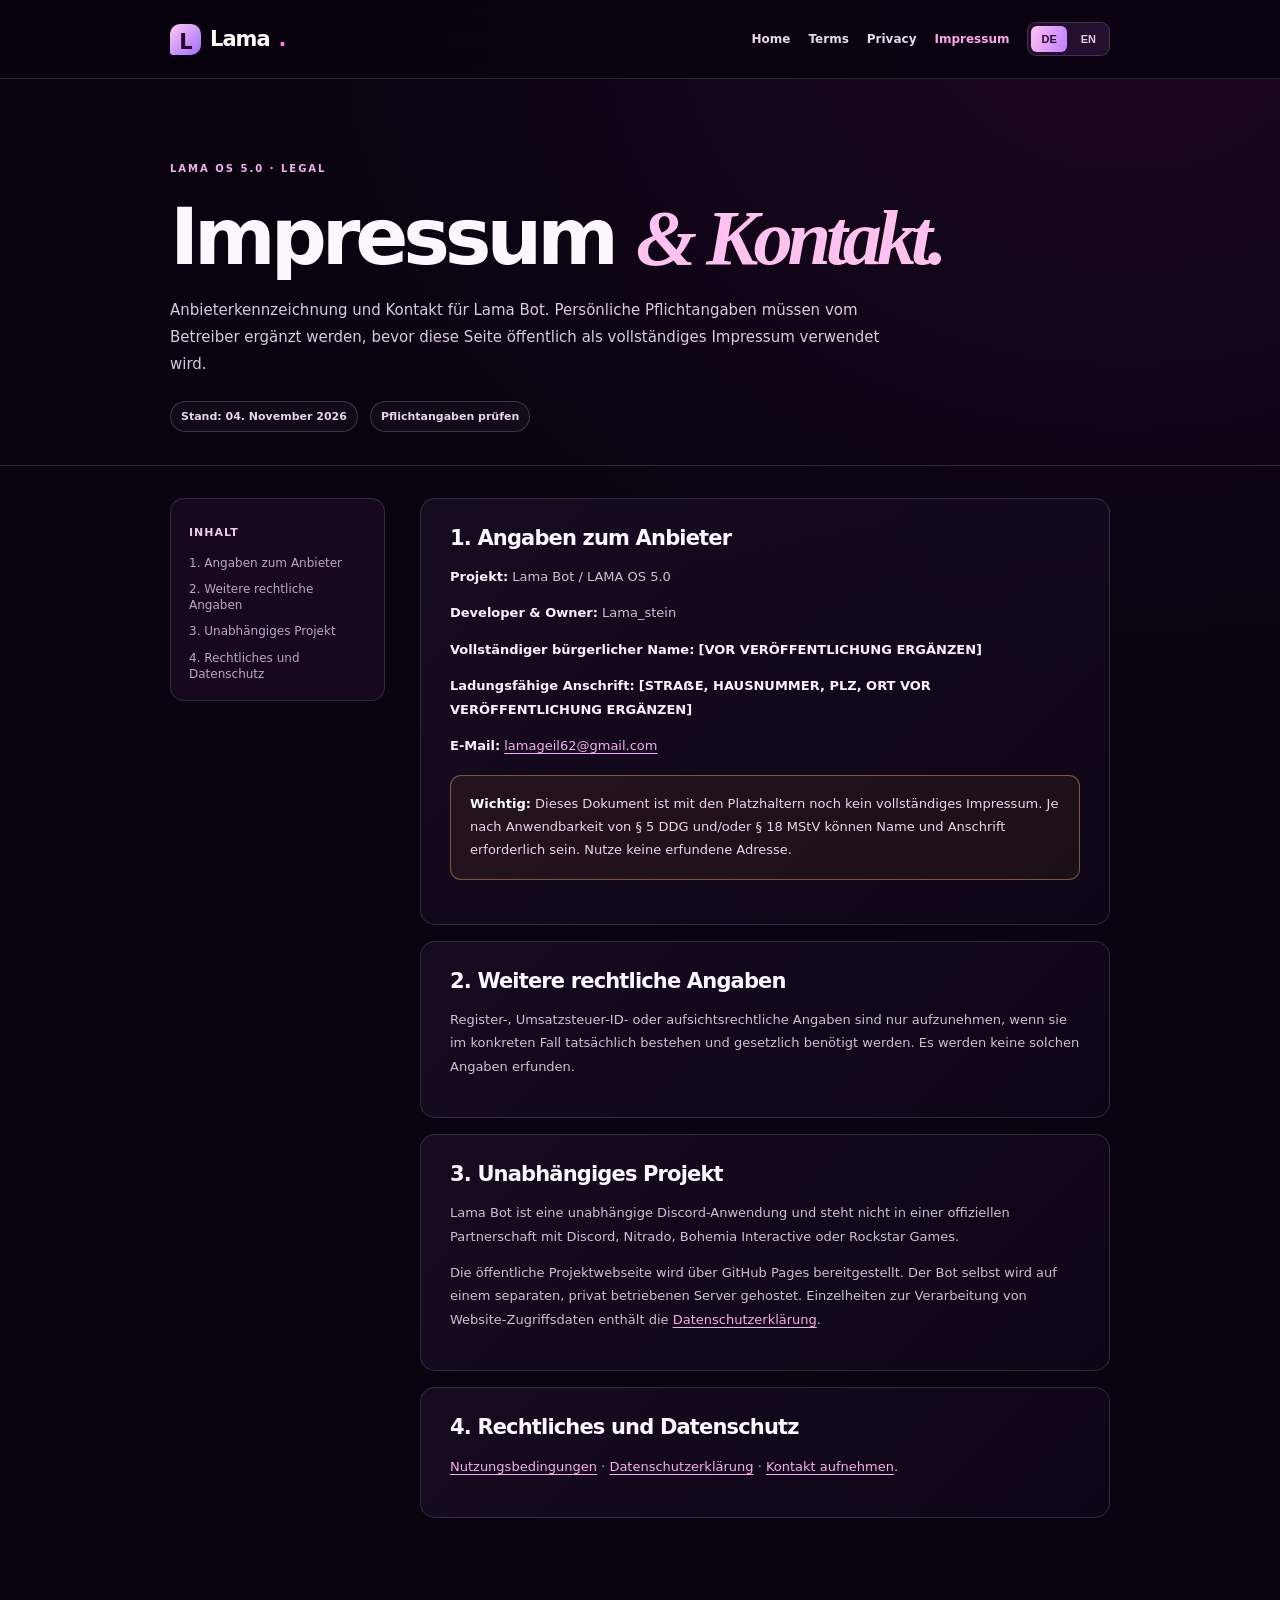
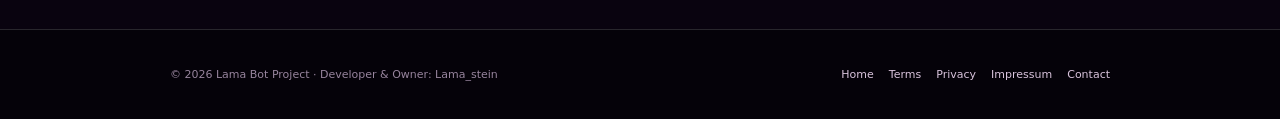
==== imprint.html @ 80d0a846 "Add files via upload" ====
<!doctype html><html lang="de"><head><meta charset="utf-8"><meta name="viewport" content="width=device-width,initial-scale=1"><meta name="theme-color" content="#09030f"><meta name="description" content="Lama Bot LAMA OS 5.0: Impressum / Legal Notice in German and English."><title>Impressum / Legal Notice | Lama Bot</title><style>
:root{--bg:#09030f;--bg2:#100719;--ink:#fff7ff;--muted:#cbb5ce;--pink:#ff76e7;--purple:#a975ff;--line:#ffffff24;--max:940px}
*{box-sizing:border-box}html{scroll-behavior:smooth}body{margin:0;background:radial-gradient(ellipse 65% 38% at 88% 1%,#6b207032,transparent),var(--bg);color:var(--ink);font-family:Inter,ui-sans-serif,system-ui,-apple-system,'Segoe UI',sans-serif;line-height:1.75}a{color:#f5b3ee;text-underline-offset:3px}a:hover{color:#fff}a:focus-visible,button:focus-visible{outline:2px solid #ffb8f3;outline-offset:4px}.wrap{width:min(var(--max),calc(100% - 36px));margin:auto}.navbox{position:sticky;top:0;z-index:30;background:#09030fe5;backdrop-filter:blur(16px);border-bottom:1px solid var(--line)}.nav{min-height:78px;display:flex;align-items:center;justify-content:space-between;gap:16px}.brand{font-size:21px;font-weight:900;letter-spacing:-1px;display:flex;align-items:center;gap:9px;text-decoration:none;color:white}.brand b{display:grid;place-items:center;width:31px;height:31px;border-radius:10px 10px 10px 3px;color:#25052e;background:linear-gradient(135deg,#ffc9f2,#9f6cff)}.brand i{font-style:normal;color:var(--pink)}.navlinks{display:flex;align-items:center;gap:18px;flex-wrap:wrap}.navlinks a{font-size:12px;font-weight:800;color:#e7d9e9;text-decoration:none}.navlinks a[aria-current=page]{color:#ffa4ec}.langswitch{display:flex;gap:4px;border:1px solid var(--line);background:#24102e;border-radius:9px;padding:3px}.langswitch button{background:transparent;color:#e0cbe2;border:0;cursor:pointer;font-size:11px;font-weight:800;border-radius:6px;padding:7px 10px}.langswitch button[aria-pressed=true]{color:#2a072c;background:linear-gradient(110deg,#ffc0f1,#bf80ff)}.hero{padding:74px 0 33px;border-bottom:1px solid var(--line)}.eyebrow{font-size:10px;font-weight:900;letter-spacing:2px;color:#f5adeb;text-transform:uppercase}.hero h1{font-size:clamp(2.5rem,7vw,4.9rem);line-height:1.04;letter-spacing:-.065em;margin:15px 0 18px}.hero h1 em{font-family:Georgia,serif;color:#ffc1f0}.lead{max-width:750px;color:#dbcade;font-size:15px;line-height:1.8}.meta{display:flex;gap:12px;flex-wrap:wrap;margin-top:23px}.chip{font-size:11px;font-weight:700;border:1px solid #ffffff2d;border-radius:100px;padding:5px 10px;color:#e8d3ec;background:#ffffff09}.content{padding:32px 0 95px;display:grid;grid-template-columns:215px minmax(0,1fr);gap:35px}.toc{position:sticky;top:106px;align-self:start;background:#1e0b28a8;border:1px solid var(--line);border-radius:14px;padding:18px;max-height:calc(100vh - 125px);overflow:auto}.toc strong{font-size:11px;letter-spacing:1px;color:#eecbec}.toc a{display:block;font-size:12px;color:#bca6c7;margin-top:10px;text-decoration:none;line-height:1.35}.toc a:hover{color:#fff}.sections{min-width:0}.section{background:linear-gradient(135deg,#20102c9c,#100719cd);border:1px solid var(--line);border-radius:15px;padding:26px 29px;margin-bottom:16px;overflow-wrap:anywhere}.section h2{font-size:21px;letter-spacing:-.04em;line-height:1.25;margin:0 0 14px}.section h3{font-size:15px;margin:20px 0 5px}.section p,.section li{font-size:13px;color:#d0bed4;line-height:1.8}.section ul{margin:10px 0 0;padding-left:19px}.section li{margin:5px 0}.section li::marker{color:#fb94ec}.section strong{color:#fff0fe}.section a{color:#f7adef}.notice{padding:17px 19px;border-radius:11px;border:1px solid #eaa5ff4d;background:#622c7524;color:#ead5ef;margin:18px 0;font-size:13px}.notice.warning{background:#a8772418;border-color:#ffc16e66}.notice strong{color:#fff}.tablewrap{overflow-x:auto}.legal-table{width:100%;border-collapse:collapse;font-size:12px}.legal-table th,.legal-table td{padding:11px;text-align:left;vertical-align:top;border-bottom:1px solid var(--line)}.legal-table th{color:#ffe0fa}.legal-table td{color:#dac6dc}.footer{padding:35px 0;background:#050209;border-top:1px solid var(--line)}.footerinner{display:flex;align-items:center;justify-content:space-between;gap:20px;flex-wrap:wrap}.footer p{font-size:11px;color:#97849d;margin:0}.footlinks{display:flex;gap:15px;flex-wrap:wrap}.footlinks a{font-size:11px;color:#d9c3dc;text-decoration:none}[hidden]{display:none!important}@media(max-width:850px){.content{grid-template-columns:1fr;gap:18px}.toc{position:static;max-height:none}.toc .toclinks{display:grid;grid-template-columns:1fr 1fr;column-gap:12px}.hero{padding-top:50px}}@media(max-width:600px){.nav{align-items:flex-start;padding:13px 0;flex-direction:column}.navlinks{gap:11px}.hero{padding-top:38px}.section{padding:21px 18px}.toc .toclinks{grid-template-columns:1fr}.hero h1{font-size:2.7rem}}@media(prefers-reduced-motion:reduce){html{scroll-behavior:auto}}
</style></head><body>
    <header class="navbox"><nav class="nav wrap" aria-label="Main navigation"><a class="brand" href="index.html"><b>L</b>Lama<i>.</i></a><div class="navlinks"><a href="index.html">Home</a><a data-legal-link href="terms.html" >Terms</a><a data-legal-link href="privacy.html" >Privacy</a><a data-legal-link href="imprint.html" aria-current="page">Impressum</a><div class="langswitch" role="group" aria-label="Language"><button type="button" data-set-language="de" aria-pressed="true">DE</button><button type="button" data-set-language="en" aria-pressed="false">EN</button></div></div></nav></header>
    <main><div data-document-lang="de" >
        <section class="hero"><div class="wrap"><span class="eyebrow">LAMA OS 5.0 · LEGAL</span><h1>Impressum <em>& Kontakt.</em></h1><p class="lead">Anbieterkennzeichnung und Kontakt für Lama Bot. Persönliche Pflichtangaben müssen vom Betreiber ergänzt werden, bevor diese Seite öffentlich als vollständiges Impressum verwendet wird.</p><div class="meta"><span class="chip">Stand: 04. November 2026</span><span class="chip">Pflichtangaben prüfen</span></div></div></section>
        <div class="content wrap"><aside class="toc" aria-label="INHALT"><strong>INHALT</strong><div class="toclinks"><a href="#de-provider">1. Angaben zum Anbieter</a><a href="#de-other">2. Weitere rechtliche Angaben</a><a href="#de-independence">3. Unabhängiges Projekt</a><a href="#de-privacy">4. Rechtliches und Datenschutz</a></div></aside><article class="sections"><section class="section" id="de-provider"><h2>1. Angaben zum Anbieter</h2><p><strong>Projekt:</strong> Lama Bot / LAMA OS 5.0</p><p><strong>Developer &amp; Owner:</strong> Lama_stein</p><p><strong>Vollständiger bürgerlicher Name:</strong> <strong>[VOR VERÖFFENTLICHUNG ERGÄNZEN]</strong></p><p><strong>Ladungsfähige Anschrift:</strong> <strong>[STRAẞE, HAUSNUMMER, PLZ, ORT VOR VERÖFFENTLICHUNG ERGÄNZEN]</strong></p><p><strong>E-Mail:</strong> <a href="mailto:lamageil62@gmail.com">lamageil62@gmail.com</a></p><div class="notice warning"><strong>Wichtig:</strong> Dieses Dokument ist mit den Platzhaltern noch kein vollständiges Impressum. Je nach Anwendbarkeit von § 5 DDG und/oder § 18 MStV können Name und Anschrift erforderlich sein. Nutze keine erfundene Adresse.</div></section><section class="section" id="de-other"><h2>2. Weitere rechtliche Angaben</h2><p>Register-, Umsatzsteuer-ID- oder aufsichtsrechtliche Angaben sind nur aufzunehmen, wenn sie im konkreten Fall tatsächlich bestehen und gesetzlich benötigt werden. Es werden keine solchen Angaben erfunden.</p></section><section class="section" id="de-independence"><h2>3. Unabhängiges Projekt</h2><p>Lama Bot ist eine unabhängige Discord-Anwendung und steht nicht in einer offiziellen Partnerschaft mit Discord, Nitrado, Bohemia Interactive oder Rockstar Games.</p><p>Die öffentliche Projektwebseite wird über GitHub Pages bereitgestellt. Der Bot selbst wird auf einem separaten, privat betriebenen Server gehostet. Einzelheiten zur Verarbeitung von Website-Zugriffsdaten enthält die <a href="privacy.html?lang=de">Datenschutzerklärung</a>.</p></section><section class="section" id="de-privacy"><h2>4. Rechtliches und Datenschutz</h2><p><a href="terms.html" data-legal-link>Nutzungsbedingungen</a> · <a href="privacy.html" data-legal-link>Datenschutzerklärung</a> · <a href="mailto:lamageil62@gmail.com">Kontakt aufnehmen</a>.</p></section></article></div>
        </div><div data-document-lang="en" hidden>
        <section class="hero"><div class="wrap"><span class="eyebrow">LAMA OS 5.0 · LEGAL</span><h1>Legal <em>Notice.</em></h1><p class="lead">Provider identification and contact details for Lama Bot. The operator must complete mandatory personal information before this page can be used as a complete public legal notice.</p><div class="meta"><span class="chip">Updated: November 4, 2026</span><span class="chip">Legal details pending</span></div></div></section>
        <div class="content wrap"><aside class="toc" aria-label="CONTENTS"><strong>CONTENTS</strong><div class="toclinks"><a href="#en-provider">1. Provider details</a><a href="#en-other">2. Other statutory information</a><a href="#en-independence">3. Independent project</a><a href="#en-privacy">4. Terms and privacy</a></div></aside><article class="sections"><section class="section" id="en-provider"><h2>1. Provider details</h2><p><strong>Project:</strong> Lama Bot / LAMA OS 5.0</p><p><strong>Developer &amp; Owner:</strong> Lama_stein</p><p><strong>Operator's full legal name:</strong> <strong>[MUST BE COMPLETED BEFORE PUBLICATION]</strong></p><p><strong>Serviceable postal address:</strong> <strong>[STREET, NUMBER, POSTAL CODE, CITY REQUIRED BEFORE PUBLICATION]</strong></p><p><strong>Email:</strong> <a href="mailto:lamageil62@gmail.com">lamageil62@gmail.com</a></p><div class="notice warning"><strong>Important:</strong> This page is not a complete legal notice while placeholders remain. Depending on German law, a full legal name and address may be required. Do not insert fictitious information.</div></section><section class="section" id="en-other"><h2>2. Other statutory information</h2><p>Registration, tax identification or regulator information should be provided if it actually applies and is legally required. No such information is invented here.</p></section><section class="section" id="en-independence"><h2>3. Independent project</h2><p>Lama Bot is an independent Discord application and is not officially partnered with Discord, Nitrado, Bohemia Interactive or Rockstar Games.</p><p>The public project website is provided through GitHub Pages. The bot itself runs on a separate privately operated server. Website access data is covered by the <a href="privacy.html?lang=en">Privacy Policy</a>.</p></section><section class="section" id="en-privacy"><h2>4. Terms and privacy</h2><p><a href="terms.html" data-legal-link>Terms of Service</a> · <a href="privacy.html" data-legal-link>Privacy Policy</a> · <a href="mailto:lamageil62@gmail.com">Contact</a>.</p></section></article></div>
        </div></main><footer class="footer"><div class="footerinner wrap"><p>© 2026 Lama Bot Project · Developer & Owner: Lama_stein</p><div class="footlinks"><a href="index.html">Home</a><a data-legal-link href="terms.html">Terms</a><a data-legal-link href="privacy.html">Privacy</a><a data-legal-link href="imprint.html">Impressum</a><a href="mailto:lamageil62@gmail.com">Contact</a></div></div></footer><script>
(function(){
 const p=new URLSearchParams(window.location.search);
 const chosen=p.get('lang')==='en'?'en':'de';
 document.querySelectorAll('[data-document-lang]').forEach(el=>{el.hidden=el.dataset.documentLang!==chosen});
 document.querySelectorAll('[data-set-language]').forEach(b=>{
  b.setAttribute('aria-pressed',String(b.dataset.setLanguage===chosen));
  b.addEventListener('click',()=>{const u=new URL(window.location.href);u.searchParams.set('lang',b.dataset.setLanguage);window.location.href=u.toString()})
 });
 document.querySelectorAll('[data-legal-link]').forEach(a=>{const u=new URL(a.getAttribute('href'),window.location.href);u.searchParams.set('lang',chosen);a.href=u.pathname.split('/').pop()+u.search});
 document.documentElement.lang=chosen;
})();
</script></body></html>
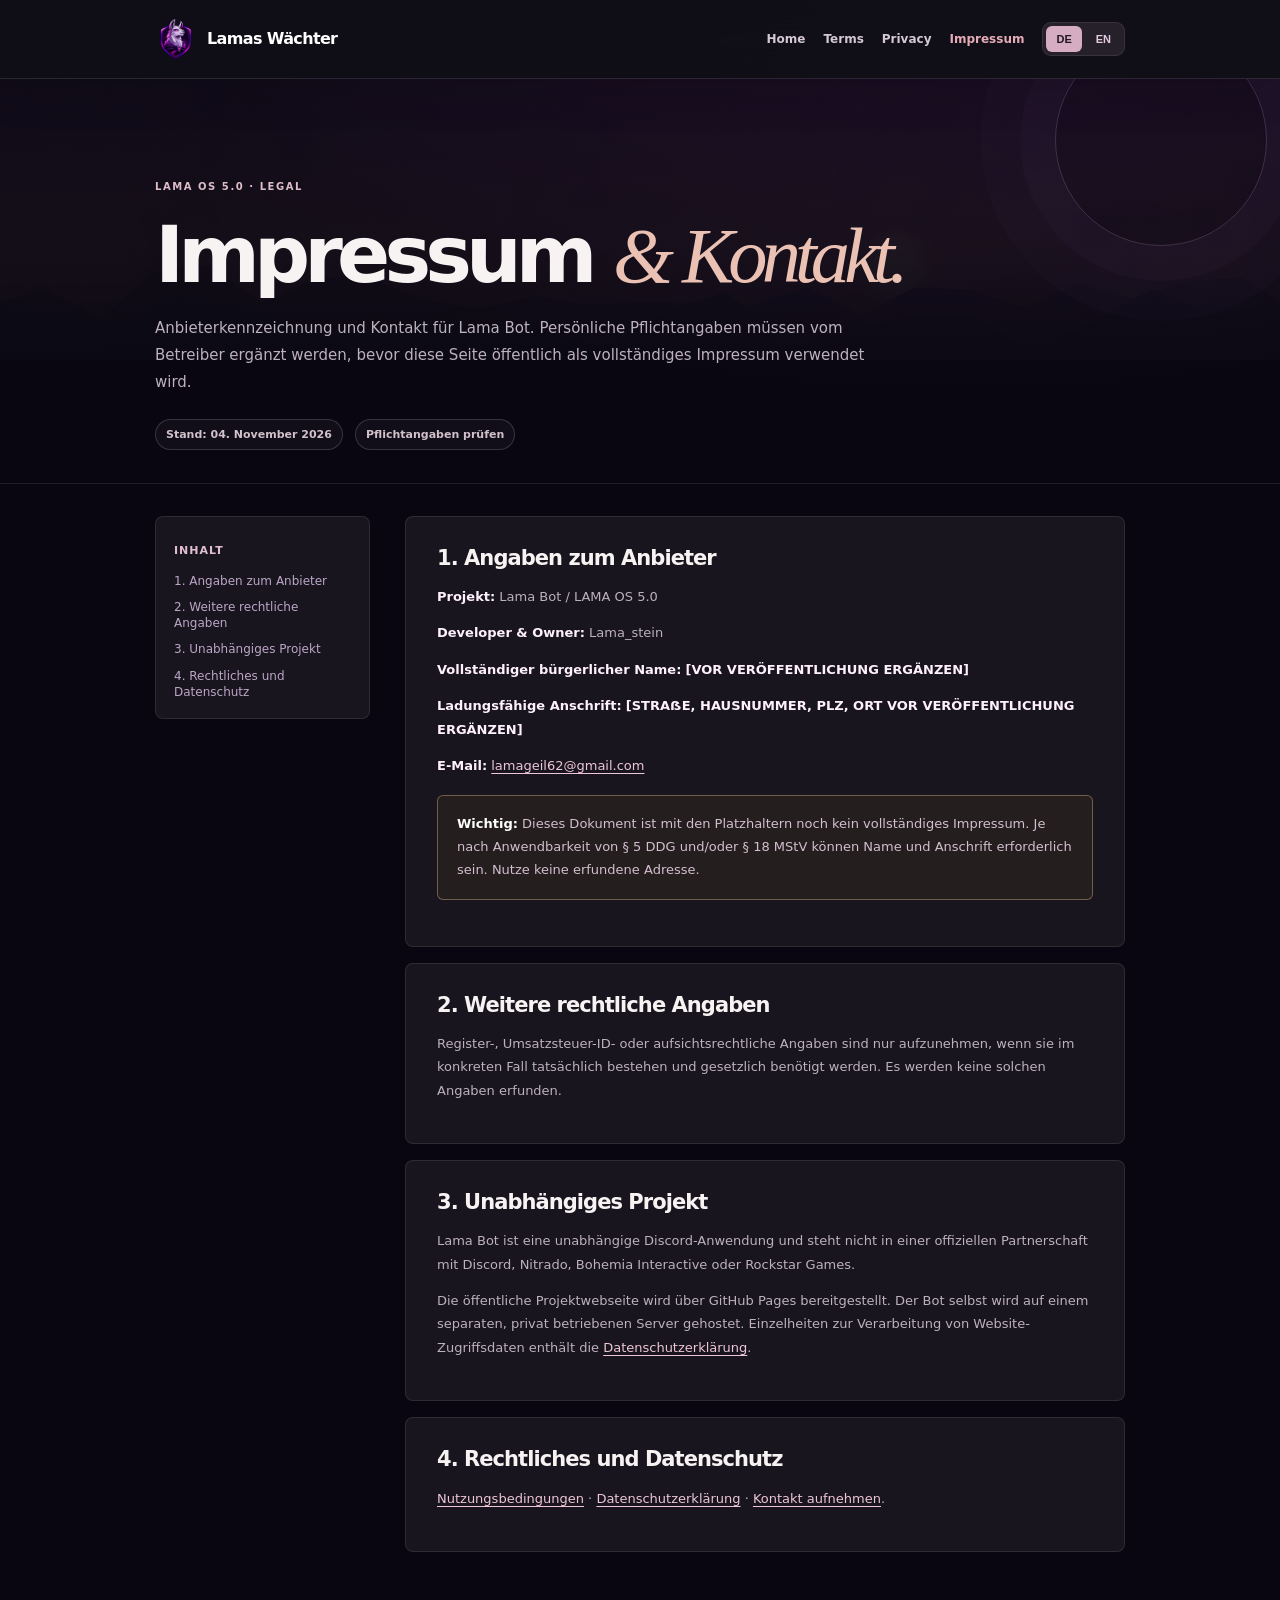
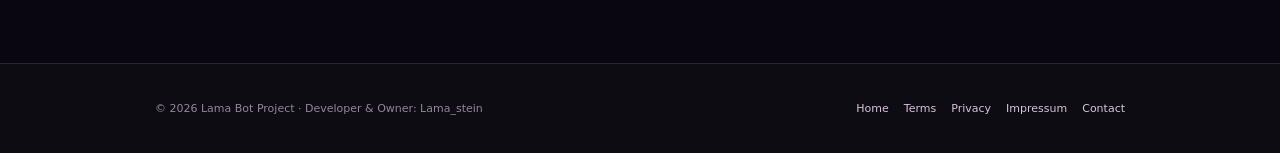
==== commit a3a088e6: "Add files via upload" ====
--- a/imprint.html
+++ b/imprint.html
@@ -1,8 +1,9 @@
-<!doctype html><html lang="de"><head><meta charset="utf-8"><meta name="viewport" content="width=device-width,initial-scale=1"><meta name="theme-color" content="#09030f"><meta name="description" content="Lama Bot LAMA OS 5.0: Impressum / Legal Notice in German and English."><title>Impressum / Legal Notice | Lama Bot</title><style>
+<!doctype html><html lang="de"><head><meta charset="utf-8"><meta name="viewport" content="width=device-width,initial-scale=1"><meta name="theme-color" content="#101018"><meta name="description" content="Lama Bot LAMA OS 5.0: Impressum / Legal Notice in German and English."><title>Impressum / Legal Notice | Lama Bot</title><style>
 :root{--bg:#09030f;--bg2:#100719;--ink:#fff7ff;--muted:#cbb5ce;--pink:#ff76e7;--purple:#a975ff;--line:#ffffff24;--max:940px}
 *{box-sizing:border-box}html{scroll-behavior:smooth}body{margin:0;background:radial-gradient(ellipse 65% 38% at 88% 1%,#6b207032,transparent),var(--bg);color:var(--ink);font-family:Inter,ui-sans-serif,system-ui,-apple-system,'Segoe UI',sans-serif;line-height:1.75}a{color:#f5b3ee;text-underline-offset:3px}a:hover{color:#fff}a:focus-visible,button:focus-visible{outline:2px solid #ffb8f3;outline-offset:4px}.wrap{width:min(var(--max),calc(100% - 36px));margin:auto}.navbox{position:sticky;top:0;z-index:30;background:#09030fe5;backdrop-filter:blur(16px);border-bottom:1px solid var(--line)}.nav{min-height:78px;display:flex;align-items:center;justify-content:space-between;gap:16px}.brand{font-size:21px;font-weight:900;letter-spacing:-1px;display:flex;align-items:center;gap:9px;text-decoration:none;color:white}.brand b{display:grid;place-items:center;width:31px;height:31px;border-radius:10px 10px 10px 3px;color:#25052e;background:linear-gradient(135deg,#ffc9f2,#9f6cff)}.brand i{font-style:normal;color:var(--pink)}.navlinks{display:flex;align-items:center;gap:18px;flex-wrap:wrap}.navlinks a{font-size:12px;font-weight:800;color:#e7d9e9;text-decoration:none}.navlinks a[aria-current=page]{color:#ffa4ec}.langswitch{display:flex;gap:4px;border:1px solid var(--line);background:#24102e;border-radius:9px;padding:3px}.langswitch button{background:transparent;color:#e0cbe2;border:0;cursor:pointer;font-size:11px;font-weight:800;border-radius:6px;padding:7px 10px}.langswitch button[aria-pressed=true]{color:#2a072c;background:linear-gradient(110deg,#ffc0f1,#bf80ff)}.hero{padding:74px 0 33px;border-bottom:1px solid var(--line)}.eyebrow{font-size:10px;font-weight:900;letter-spacing:2px;color:#f5adeb;text-transform:uppercase}.hero h1{font-size:clamp(2.5rem,7vw,4.9rem);line-height:1.04;letter-spacing:-.065em;margin:15px 0 18px}.hero h1 em{font-family:Georgia,serif;color:#ffc1f0}.lead{max-width:750px;color:#dbcade;font-size:15px;line-height:1.8}.meta{display:flex;gap:12px;flex-wrap:wrap;margin-top:23px}.chip{font-size:11px;font-weight:700;border:1px solid #ffffff2d;border-radius:100px;padding:5px 10px;color:#e8d3ec;background:#ffffff09}.content{padding:32px 0 95px;display:grid;grid-template-columns:215px minmax(0,1fr);gap:35px}.toc{position:sticky;top:106px;align-self:start;background:#1e0b28a8;border:1px solid var(--line);border-radius:14px;padding:18px;max-height:calc(100vh - 125px);overflow:auto}.toc strong{font-size:11px;letter-spacing:1px;color:#eecbec}.toc a{display:block;font-size:12px;color:#bca6c7;margin-top:10px;text-decoration:none;line-height:1.35}.toc a:hover{color:#fff}.sections{min-width:0}.section{background:linear-gradient(135deg,#20102c9c,#100719cd);border:1px solid var(--line);border-radius:15px;padding:26px 29px;margin-bottom:16px;overflow-wrap:anywhere}.section h2{font-size:21px;letter-spacing:-.04em;line-height:1.25;margin:0 0 14px}.section h3{font-size:15px;margin:20px 0 5px}.section p,.section li{font-size:13px;color:#d0bed4;line-height:1.8}.section ul{margin:10px 0 0;padding-left:19px}.section li{margin:5px 0}.section li::marker{color:#fb94ec}.section strong{color:#fff0fe}.section a{color:#f7adef}.notice{padding:17px 19px;border-radius:11px;border:1px solid #eaa5ff4d;background:#622c7524;color:#ead5ef;margin:18px 0;font-size:13px}.notice.warning{background:#a8772418;border-color:#ffc16e66}.notice strong{color:#fff}.tablewrap{overflow-x:auto}.legal-table{width:100%;border-collapse:collapse;font-size:12px}.legal-table th,.legal-table td{padding:11px;text-align:left;vertical-align:top;border-bottom:1px solid var(--line)}.legal-table th{color:#ffe0fa}.legal-table td{color:#dac6dc}.footer{padding:35px 0;background:#050209;border-top:1px solid var(--line)}.footerinner{display:flex;align-items:center;justify-content:space-between;gap:20px;flex-wrap:wrap}.footer p{font-size:11px;color:#97849d;margin:0}.footlinks{display:flex;gap:15px;flex-wrap:wrap}.footlinks a{font-size:11px;color:#d9c3dc;text-decoration:none}[hidden]{display:none!important}@media(max-width:850px){.content{grid-template-columns:1fr;gap:18px}.toc{position:static;max-height:none}.toc .toclinks{display:grid;grid-template-columns:1fr 1fr;column-gap:12px}.hero{padding-top:50px}}@media(max-width:600px){.nav{align-items:flex-start;padding:13px 0;flex-direction:column}.navlinks{gap:11px}.hero{padding-top:38px}.section{padding:21px 18px}.toc .toclinks{grid-template-columns:1fr}.hero h1{font-size:2.7rem}}@media(prefers-reduced-motion:reduce){html{scroll-behavior:auto}}
-</style></head><body>
-    <header class="navbox"><nav class="nav wrap" aria-label="Main navigation"><a class="brand" href="index.html"><b>L</b>Lama<i>.</i></a><div class="navlinks"><a href="index.html">Home</a><a data-legal-link href="terms.html" >Terms</a><a data-legal-link href="privacy.html" >Privacy</a><a data-legal-link href="imprint.html" aria-current="page">Impressum</a><div class="langswitch" role="group" aria-label="Language"><button type="button" data-set-language="de" aria-pressed="true">DE</button><button type="button" data-set-language="en" aria-pressed="false">EN</button></div></div></nav></header>
+</style><link rel="stylesheet" href="assets/legal-deluxe.css">
+<link rel="icon" href="assets/favicon.png" type="image/png"><link rel="stylesheet" href="assets/legal-afterglow.css"></head><body>
+    <header class="navbox"><nav class="nav wrap" aria-label="Main navigation"><a class="brand" href="index.html"><img src="assets/lama-emblem.webp" alt="" width="42" height="42"><span>Lamas Wächter</span></a><div class="navlinks"><a href="index.html">Home</a><a data-legal-link href="terms.html" >Terms</a><a data-legal-link href="privacy.html" >Privacy</a><a data-legal-link href="imprint.html" aria-current="page">Impressum</a><div class="langswitch" role="group" aria-label="Language"><button type="button" data-set-language="de" aria-pressed="true">DE</button><button type="button" data-set-language="en" aria-pressed="false">EN</button></div></div></nav></header>
     <main><div data-document-lang="de" >
         <section class="hero"><div class="wrap"><span class="eyebrow">LAMA OS 5.0 · LEGAL</span><h1>Impressum <em>& Kontakt.</em></h1><p class="lead">Anbieterkennzeichnung und Kontakt für Lama Bot. Persönliche Pflichtangaben müssen vom Betreiber ergänzt werden, bevor diese Seite öffentlich als vollständiges Impressum verwendet wird.</p><div class="meta"><span class="chip">Stand: 04. November 2026</span><span class="chip">Pflichtangaben prüfen</span></div></div></section>
         <div class="content wrap"><aside class="toc" aria-label="INHALT"><strong>INHALT</strong><div class="toclinks"><a href="#de-provider">1. Angaben zum Anbieter</a><a href="#de-other">2. Weitere rechtliche Angaben</a><a href="#de-independence">3. Unabhängiges Projekt</a><a href="#de-privacy">4. Rechtliches und Datenschutz</a></div></aside><article class="sections"><section class="section" id="de-provider"><h2>1. Angaben zum Anbieter</h2><p><strong>Projekt:</strong> Lama Bot / LAMA OS 5.0</p><p><strong>Developer &amp; Owner:</strong> Lama_stein</p><p><strong>Vollständiger bürgerlicher Name:</strong> <strong>[VOR VERÖFFENTLICHUNG ERGÄNZEN]</strong></p><p><strong>Ladungsfähige Anschrift:</strong> <strong>[STRAẞE, HAUSNUMMER, PLZ, ORT VOR VERÖFFENTLICHUNG ERGÄNZEN]</strong></p><p><strong>E-Mail:</strong> <a href="mailto:lamageil62@gmail.com">lamageil62@gmail.com</a></p><div class="notice warning"><strong>Wichtig:</strong> Dieses Dokument ist mit den Platzhaltern noch kein vollständiges Impressum. Je nach Anwendbarkeit von § 5 DDG und/oder § 18 MStV können Name und Anschrift erforderlich sein. Nutze keine erfundene Adresse.</div></section><section class="section" id="de-other"><h2>2. Weitere rechtliche Angaben</h2><p>Register-, Umsatzsteuer-ID- oder aufsichtsrechtliche Angaben sind nur aufzunehmen, wenn sie im konkreten Fall tatsächlich bestehen und gesetzlich benötigt werden. Es werden keine solchen Angaben erfunden.</p></section><section class="section" id="de-independence"><h2>3. Unabhängiges Projekt</h2><p>Lama Bot ist eine unabhängige Discord-Anwendung und steht nicht in einer offiziellen Partnerschaft mit Discord, Nitrado, Bohemia Interactive oder Rockstar Games.</p><p>Die öffentliche Projektwebseite wird über GitHub Pages bereitgestellt. Der Bot selbst wird auf einem separaten, privat betriebenen Server gehostet. Einzelheiten zur Verarbeitung von Website-Zugriffsdaten enthält die <a href="privacy.html?lang=de">Datenschutzerklärung</a>.</p></section><section class="section" id="de-privacy"><h2>4. Rechtliches und Datenschutz</h2><p><a href="terms.html" data-legal-link>Nutzungsbedingungen</a> · <a href="privacy.html" data-legal-link>Datenschutzerklärung</a> · <a href="mailto:lamageil62@gmail.com">Kontakt aufnehmen</a>.</p></section></article></div>
--- a/assets/legal-deluxe.css
+++ b/assets/legal-deluxe.css
@@ -0,0 +1,12 @@
+/* Lightly animated styling for the legal pages; terms content is intentionally unchanged. */
+body{background:radial-gradient(ellipse 67% 400px at 75% 0%,#7b248c27,transparent),#090611!important}
+.navbox{box-shadow:0 10px 45px #0002}
+.hero{position:relative;isolation:isolate}
+.hero:before{content:"";position:absolute;z-index:-1;top:-45px;right:1%;width:210px;height:210px;border-radius:50%;border:1px solid #e8b1ff32;box-shadow:0 0 0 35px #bb71ff06,0 0 0 75px #bb71ff04;pointer-events:none;animation:legal-ring 10s ease-in-out infinite alternate}
+.section{transition:border-color .25s,transform .25s,box-shadow .25s}
+.section:hover{border-color:#d6a6fe48;box-shadow:0 12px 33px #0002}
+.contact,.notice{transition:border-color .25s}
+.contact:hover,.notice:hover{border-color:#efa4ff7a}
+a:focus-visible,button:focus-visible{outline:3px solid #f5c4ff;outline-offset:3px}
+@keyframes legal-ring{to{transform:translateY(16px) rotate(9deg);opacity:.55}}
+@media(prefers-reduced-motion:reduce){*{animation:none!important;transition:none!important}}
--- a/assets/legal-afterglow.css
+++ b/assets/legal-afterglow.css
@@ -0,0 +1,3 @@
+:root{--bg:#101018;--bg2:#17141c;--ink:#f8f3f3;--muted:#aaa2b1;--pink:#e5acb8;--purple:#c4a0e1;--line:rgba(246,222,247,.12);--max:970px}
+body{background:#101018;color:#f8f3f3}body::before{content:"";position:absolute;top:0;left:0;right:0;height:360px;pointer-events:none;z-index:-1;background:linear-gradient(0deg,#101018,rgba(16,16,24,.54)),url('afterglow-sunset.webp') center 45%/cover no-repeat;opacity:.38}.navbox{background:rgba(16,15,23,.96);border-bottom:1px solid rgba(246,222,247,.12)}.brand{display:flex;align-items:center;gap:10px;font-size:16px;font-weight:750;letter-spacing:-.04em}.brand img{width:42px;height:42px;object-fit:contain}.navlinks a{font-size:12px;color:#d5c9d7}.navlinks a[aria-current=page]{color:#e5acb8}.langswitch{background:#26202a;border-color:#ffffff16}.langswitch button[aria-pressed=true]{background:#d6acc3;color:#211722}.hero{border-color:#ffffff19;padding-top:92px}.eyebrow{color:#ddbdc8;letter-spacing:1.55px}.hero h1{letter-spacing:-.075em}.hero h1 em{color:#eac1b3;font-family:Georgia,serif;font-weight:400}.lead,.section p,.section li{color:#bdb1c0}.chip{background:rgba(255,255,255,.035);color:#d2c1cb;border-color:#ffffff27}.toc,.section{background:#18151e;border:1px solid #ffffff18;border-radius:8px}.section{padding:28px 31px}.toc a:hover,.section a,.notice a{color:#eec6d5}.toc strong{color:#e3bdd3}.section li::marker{color:#dcafc7}.section h2{letter-spacing:-.045em}.notice{background:#32232e44;border:1px solid #ad819044;color:#d2bfcf;border-radius:6px}.notice.warning{border-color:#c5a57c77}.footer{background:#0c0c12}.footlinks a:hover{color:#fff}
+@media(max-width:700px){.hero{padding-top:54px}.nav{gap:10px}.navlinks{gap:11px}.brand{font-size:15px}.brand img{width:35px;height:35px}.section{padding:22px 19px}}
